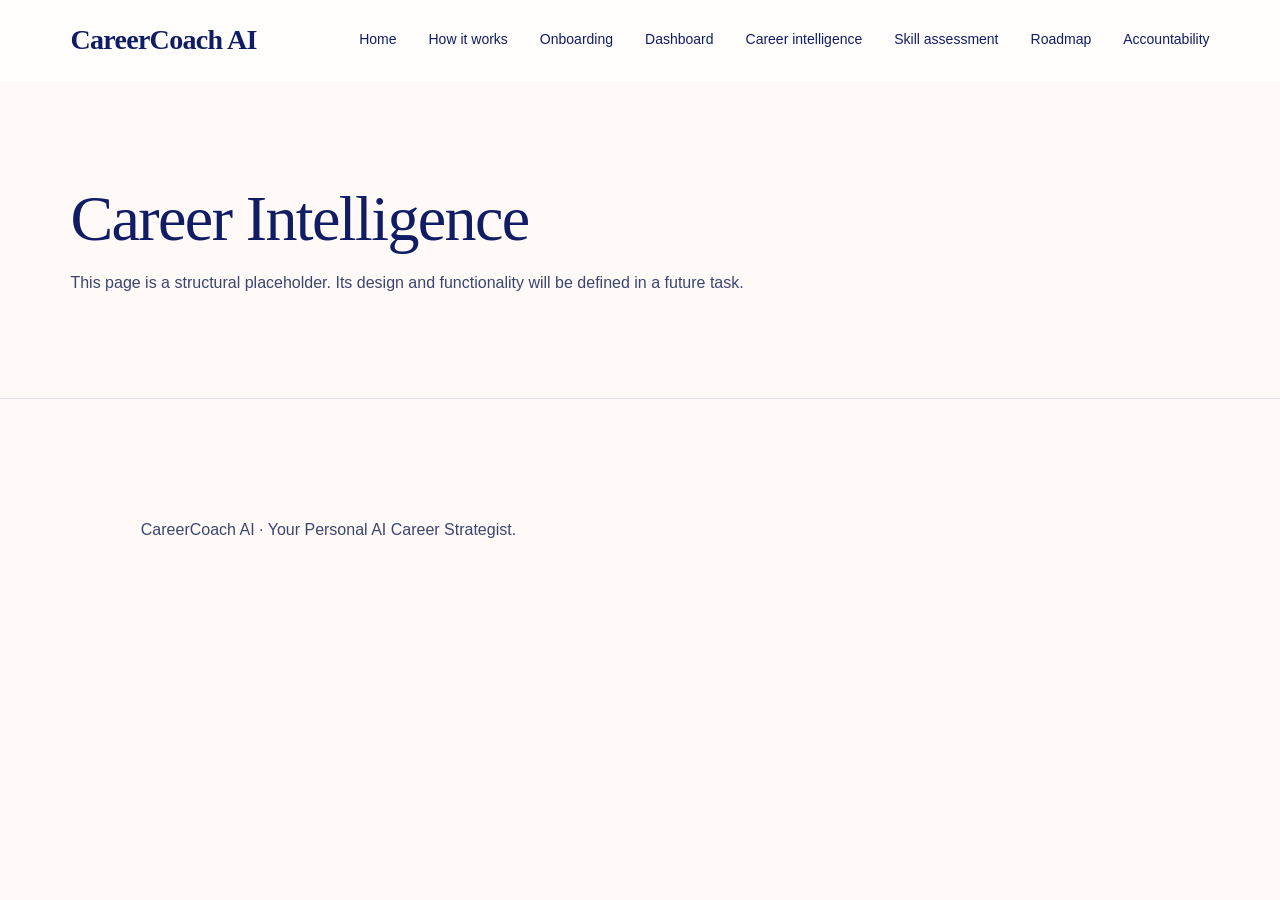
==== frontend/pages/career-intelligence.html @ 186d6073 "Initial CareerCoach AI project setup" ====
<!doctype html>
<html lang="en">
<head>
  <meta charset="utf-8">
  <meta name="viewport" content="width=device-width, initial-scale=1">
  <title>Career Intelligence | CareerCoach AI</title>
  <link rel="stylesheet" href="../css/variables.css">
  <link rel="stylesheet" href="../css/reset.css">
  <link rel="stylesheet" href="../css/typography.css">
  <link rel="stylesheet" href="../css/global.css">
  <link rel="stylesheet" href="../css/components.css">
  <link rel="stylesheet" href="../css/layout.css">
  <link rel="stylesheet" href="../css/responsive.css">
  <script type="module" src="../js/main.js"></script>
</head>
<body>
  <a class="skip-link" href="#main-content">Skip to content</a>
  <div data-site-header></div>
  <main id="main-content" class="page-container">
    <h1>Career Intelligence</h1>
    <p>This page is a structural placeholder. Its design and functionality will be defined in a future task.</p>
  </main>
  <div data-site-footer></div>
</body>
</html>
---- frontend/css/variables.css ----
/* CareerCoach AI tokens: shared palette, type, layout, surfaces, and motion. */
:root {
  color-scheme: light;

  /* Brand and semantic colors */
  --color-primary: #7028f5;
  --color-primary-hover: #5b18d4;
  --color-violet-secondary: #a34dff;
  --color-purple-deep: #4b1ca8;
  --color-text: #101d64;
  --color-text-secondary: #39466f;
  --color-text-muted: #68718f;
  --color-on-primary: #ffffff;
  --color-bg: #fff9f8;
  --color-bg-secondary: #f8f1ff;
  --color-surface: #ffffff;
  --color-surface-muted: #fcf8ff;
  --color-lavender: #ead8ff;
  --color-lavender-pale: #f5edff;
  --color-blush: #fbe5f3;
  --color-peach: #ffeadc;
  --color-ivory: #fffaf2;
  --color-border: #e6dbf2;
  --color-border-strong: #c9a8f5;
  --color-success: #287a58;
  --color-warning: #9a6413;
  --color-error: #b33d46;
  --color-info: #3268a8;

  /* System font stacks: no runtime font download required. */
  --font-display: Georgia, "Times New Roman", serif;
  --font-heading: "Segoe UI", Arial, sans-serif;
  --font-body: "Segoe UI", Arial, sans-serif;
  --weight-regular: 400;
  --weight-medium: 500;
  --weight-semibold: 600;
  --weight-bold: 700;
  --text-xs: .75rem;
  --text-sm: .875rem;
  --text-base: 1rem;
  --text-lg: 1.125rem;
  --text-xl: 1.375rem;
  --text-2xl: 1.75rem;
  --text-3xl: 2.25rem;
  --text-display: clamp(2.5rem, 5vw, 4.5rem);
  --text-label: .875rem;
  --text-meta: .75rem;
  --line-tight: 1.12;
  --line-heading: 1.2;
  --line-normal: 1.55;
  --tracking-tight: -.025em;
  --tracking-normal: 0;

  /* Spacing and responsive layout */
  --space-1: .25rem;
  --space-2: .5rem;
  --space-3: .75rem;
  --space-4: 1rem;
  --space-5: 1.25rem;
  --space-6: 1.5rem;
  --space-8: 2rem;
  --space-10: 2.5rem;
  --space-12: 3rem;
  --space-16: 4rem;
  --space-20: 5rem;
  --grid-gap: clamp(1rem, 2.5vw, 2rem);
  --section-space: clamp(3.5rem, 8vw, 7rem);
  --container-max: 82rem;
  --container-reading: 48rem;
  --page-gutter: clamp(1.25rem, 5.5vw, 5.5rem);
  --breakpoint-mobile: 30rem;
  --breakpoint-tablet: 48rem;
  --breakpoint-desktop: 64rem;
  --breakpoint-wide: 90rem;

  /* Shape, borders, elevation, glass, gradients, and focus */
  --radius-xs: .375rem;
  --radius-sm: .625rem;
  --radius-md: 1rem;
  --radius-lg: 1.5rem;
  --radius-xl: 2rem;
  --radius-pill: 999px;
  --border-width: 1px;
  --border-width-active: 2px;
  --shadow-sm: 0 4px 16px rgb(53 31 95 / 7%);
  --shadow-md: 0 14px 36px rgb(53 31 95 / 11%);
  --shadow-lg: 0 24px 64px rgb(62 27 130 / 16%);
  --glass-bg: rgb(255 255 255 / 72%);
  --glass-bg-strong: rgb(255 255 255 / 86%);
  --glass-border: rgb(255 255 255 / 78%);
  --glass-blur: 18px;
  --gradient-primary: linear-gradient(115deg, #8d23ed 0%, #7028f5 48%, #4b1ca8 100%);
  --gradient-atmosphere: linear-gradient(115deg, #fff7f5 0%, #f9efff 54%, #e8dcff 100%);
  --gradient-accent: linear-gradient(110deg, #7044ff 0%, #cf39a6 100%);
  --shadow-glow: 0 0 28px rgb(142 70 255 / 25%);
  --focus-ring: 0 0 0 3px rgb(112 40 245 / 28%);

  /* Motion */
  --transition-fast: 160ms ease;
  --transition-standard: 240ms ease;
  --transition-gentle: 360ms ease;
}
---- frontend/css/typography.css ----
body { font-family: var(--font-body); font-size: var(--text-base); font-weight: var(--weight-regular); line-height: var(--line-normal); }
h1, h2, h3, h4 { color: var(--color-text); line-height: var(--line-heading); letter-spacing: var(--tracking-tight); }
h1 { font-family: var(--font-display); font-size: var(--text-display); font-weight: var(--weight-regular); line-height: var(--line-tight); }
h2 { font-family: var(--font-display); font-size: clamp(var(--text-2xl), 3vw, var(--text-3xl)); font-weight: var(--weight-regular); }
h3 { font-family: var(--font-heading); font-size: var(--text-xl); font-weight: var(--weight-semibold); }
h4 { font-family: var(--font-heading); font-size: var(--text-lg); font-weight: var(--weight-semibold); }
p { color: var(--color-text-secondary); }
label, legend { color: var(--color-text); font-size: var(--text-label); font-weight: var(--weight-medium); }
small, .text-meta { color: var(--color-text-muted); font-size: var(--text-meta); }
---- frontend/css/global.css ----
body { min-height: 100vh; background: var(--color-bg); color: var(--color-text); }
a { color: inherit; }
:focus-visible { outline: none; box-shadow: var(--focus-ring); }
.skip-link { position: absolute; left: var(--space-4); top: -5rem; z-index: 10; padding: var(--space-3) var(--space-4); background: var(--color-surface); border-radius: var(--radius-sm); }
.skip-link:focus { top: var(--space-4); }
---- frontend/css/components.css ----
/* Shared primitives stay restrained so page compositions can follow their own approved references. */
.site-header, .site-footer { padding: var(--space-4) var(--page-gutter); }
.site-header { border-bottom: var(--border-width) solid var(--glass-border); background: var(--glass-bg); backdrop-filter: blur(var(--glass-blur)); }
.site-nav { max-width: var(--container-max); min-height: 3rem; margin-inline: auto; display: flex; align-items: center; justify-content: space-between; gap: var(--space-8); }
.site-brand { color: var(--color-text); font-family: var(--font-display); font-size: var(--text-2xl); font-weight: var(--weight-bold); letter-spacing: var(--tracking-tight); text-decoration: none; white-space: nowrap; }
.site-links { display: flex; align-items: center; justify-content: flex-end; gap: var(--space-8); flex-wrap: wrap; }
.site-links a { position: relative; padding-block: var(--space-2); color: var(--color-text); font-size: var(--text-sm); font-weight: var(--weight-medium); text-decoration: none; transition: color var(--transition-fast); }
.site-links a:hover, .site-links a[aria-current="page"] { color: var(--color-primary); }
.site-links a[aria-current="page"]::after { position: absolute; right: 0; bottom: 0; left: 0; height: var(--border-width-active); border-radius: var(--radius-pill); background: var(--color-primary); content: ""; }
.button { display: inline-flex; min-height: 2.875rem; align-items: center; justify-content: center; gap: var(--space-2); padding: var(--space-3) var(--space-6); border: var(--border-width) solid transparent; border-radius: var(--radius-pill); cursor: pointer; text-decoration: none; font-size: var(--text-base); font-weight: var(--weight-semibold); transition: color var(--transition-fast), background-color var(--transition-fast), border-color var(--transition-fast), box-shadow var(--transition-fast), transform var(--transition-fast); }
.button:hover { transform: translateY(-1px); }
.button-primary { color: var(--color-on-primary); background: var(--gradient-primary); box-shadow: var(--shadow-sm); }
.button-primary:hover { box-shadow: var(--shadow-glow); }
.button-secondary { border-color: var(--color-primary); color: var(--color-primary); background: var(--glass-bg-strong); }
.button-secondary:hover { border-color: var(--color-primary-hover); color: var(--color-primary-hover); background: var(--color-lavender-pale); }
.button:disabled, .button[aria-disabled="true"] { cursor: not-allowed; opacity: .56; transform: none; box-shadow: none; }
.input { width: 100%; min-height: 2.875rem; padding: var(--space-3) var(--space-4); border: var(--border-width) solid var(--color-border); border-radius: var(--radius-sm); background: var(--color-surface); color: var(--color-text); transition: border-color var(--transition-fast), box-shadow var(--transition-fast); }
.input::placeholder { color: var(--color-text-muted); }
.input:focus-visible { border-color: var(--color-primary); }
.card { padding: var(--space-6); border: var(--border-width) solid var(--color-border); border-radius: var(--radius-md); background: var(--color-surface); box-shadow: var(--shadow-sm); }
.surface-glass { border: var(--border-width) solid var(--glass-border); border-radius: var(--radius-lg); background: var(--glass-bg); box-shadow: var(--shadow-md); backdrop-filter: blur(var(--glass-blur)); }
---- frontend/css/layout.css ----
.page-container { width: min(100% - 2 * var(--page-gutter), var(--container-max)); margin-inline: auto; padding-block: var(--section-space); }
.page-container > * + * { margin-top: var(--space-4); }
.site-footer { border-top: var(--border-width) solid var(--color-border); }
---- frontend/css/responsive.css ----
@media (max-width: 48rem) {
  .site-nav { align-items: flex-start; flex-direction: column; }
  .site-links { gap: var(--space-3) var(--space-4); }
  .page-container { padding-block: var(--space-12); }
}
@media (max-width: 30rem) {
  .site-header { padding-block: var(--space-3); }
  .site-brand { font-size: var(--text-xl); }
  .site-links { justify-content: flex-start; gap: var(--space-2) var(--space-4); }
  .site-links a { min-height: 2.75rem; display: inline-flex; align-items: center; }
}
@media (prefers-reduced-motion: reduce) { *, *::before, *::after { scroll-behavior: auto !important; animation-duration: .01ms !important; transition-duration: .01ms !important; } }
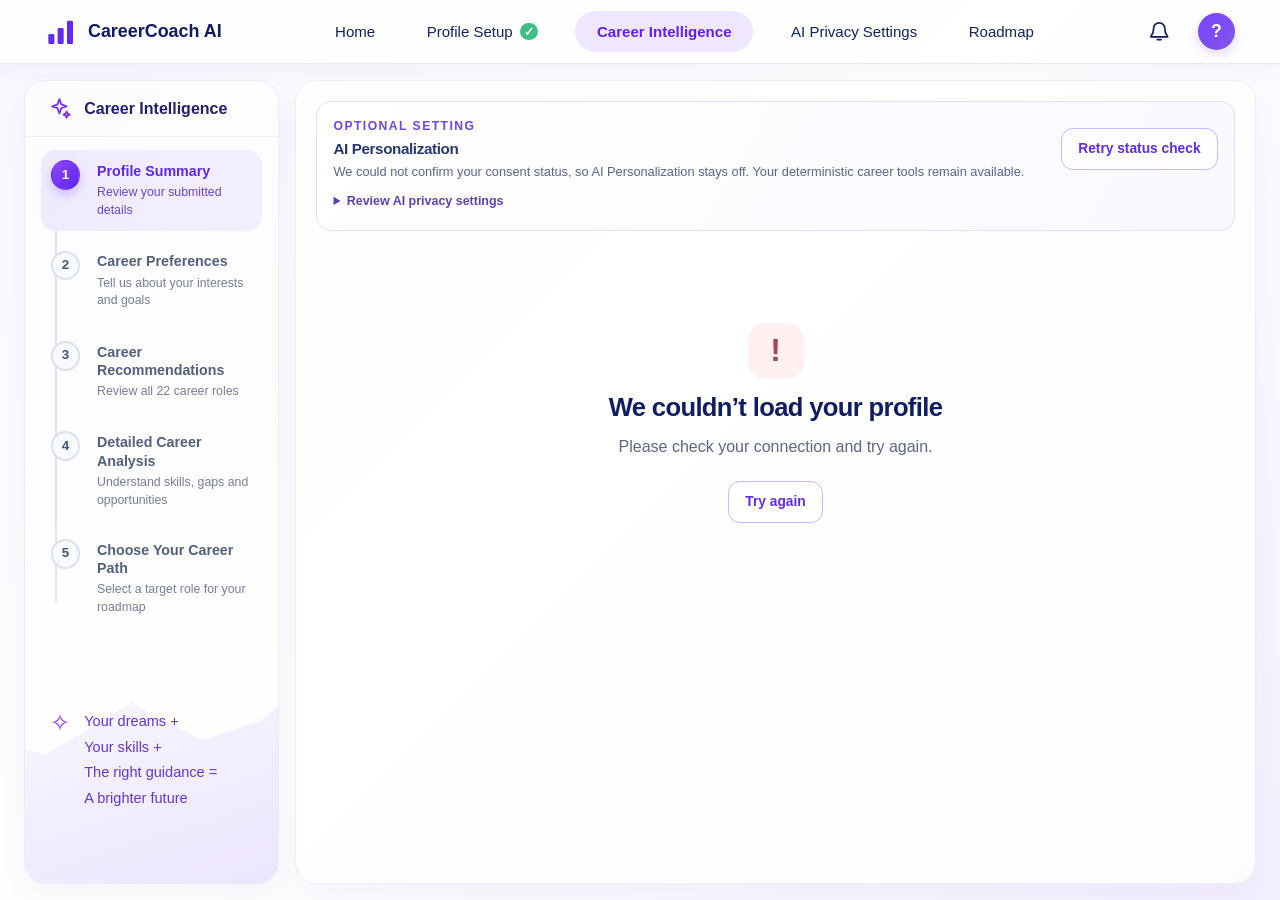
==== commit 12053f7f: "Finalize CareerCoach AI MVP" ====
--- a/frontend/pages/career-intelligence.html
+++ b/frontend/pages/career-intelligence.html
@@ -3,7 +3,9 @@
 <head>
   <meta charset="utf-8">
   <meta name="viewport" content="width=device-width, initial-scale=1">
-  <title>Career Intelligence | CareerCoach AI</title>
+  <meta name="theme-color" content="#f8f7ff">
+  <meta name="description" content="Review your saved CareerCoach AI profile before continuing to career preferences.">
+  <title>Career Intelligence — Profile Summary | CareerCoach AI</title>
   <link rel="stylesheet" href="../css/variables.css">
   <link rel="stylesheet" href="../css/reset.css">
   <link rel="stylesheet" href="../css/typography.css">
@@ -11,15 +13,336 @@
   <link rel="stylesheet" href="../css/components.css">
   <link rel="stylesheet" href="../css/layout.css">
   <link rel="stylesheet" href="../css/responsive.css">
-  <script type="module" src="../js/main.js"></script>
+  <link rel="stylesheet" href="../css/career-intelligence.css">
+  <script type="module" src="../js/pages/career-intelligence.js"></script>
 </head>
-<body>
-  <a class="skip-link" href="#main-content">Skip to content</a>
-  <div data-site-header></div>
-  <main id="main-content" class="page-container">
-    <h1>Career Intelligence</h1>
-    <p>This page is a structural placeholder. Its design and functionality will be defined in a future task.</p>
-  </main>
-  <div data-site-footer></div>
+<body class="career-summary-page">
+  <a class="ci-skip-link" href="#summary-content">Skip to profile summary</a>
+
+  <header class="ci-topbar">
+    <a class="ci-brand" href="../index.html" aria-label="CareerCoach AI home">
+      <svg viewBox="0 0 48 48" aria-hidden="true"><rect x="5" y="27" width="9" height="15" rx="2"/><rect x="19" y="18" width="9" height="24" rx="2"/><rect x="33" y="7" width="9" height="35" rx="2"/></svg>
+      <span>CareerCoach AI</span>
+    </a>
+    <nav class="ci-primary-nav" aria-label="Main navigation">
+      <a href="../index.html">Home</a>
+      <a class="ci-profile-link" href="profile.html">Profile Setup <span aria-label="completed">✓</span></a>
+      <a class="is-active" href="career-intelligence.html" aria-current="page">Career Intelligence</a>
+      <a href="#ai-privacy-settings" data-open-ai-privacy-settings>AI Privacy Settings</a>
+      <a href="roadmap.html">Roadmap</a>
+    </nav>
+    <div class="ci-account-tools">
+      <span class="ci-notification" aria-label="Notifications">
+        <svg viewBox="0 0 24 24" aria-hidden="true"><path d="M18 9a6 6 0 0 0-12 0c0 7-3 7-3 9h18c0-2-3-2-3-9M10 21h4"/></svg>
+      </span>
+      <span class="ci-user-avatar" data-user-avatar aria-label="Profile avatar">?</span>
+    </div>
+  </header>
+
+  <div class="ci-layout">
+    <aside class="ci-sidebar" aria-label="Career Intelligence progress">
+      <div class="ci-sidebar-heading">
+        <svg viewBox="0 0 24 24" aria-hidden="true"><path d="m12 3 1.8 5.2L19 10l-5.2 1.8L12 17l-1.8-5.2L5 10l5.2-1.8L12 3Z"/><path d="m19 15 .9 2.1L22 18l-2.1.9L19 21l-.9-2.1L16 18l2.1-.9L19 15Z"/></svg>
+        <h2>Career Intelligence</h2>
+      </div>
+      <ol class="ci-stepper">
+        <li class="is-current" aria-current="step" data-step="1"><span class="ci-step-number">1</span><span><strong>Profile Summary</strong><small>Review your submitted details</small></span></li>
+        <li data-step="2"><span class="ci-step-number">2</span><span><strong>Career Preferences</strong><small>Tell us about your interests and goals</small></span></li>
+        <li data-step="3"><span class="ci-step-number">3</span><span><strong>Career Recommendations</strong><small>Review all 22 career roles</small></span></li>
+        <li data-step="4"><span class="ci-step-number">4</span><span><strong>Detailed Career Analysis</strong><small>Understand skills, gaps and opportunities</small></span></li>
+        <li data-step="5"><span class="ci-step-number">5</span><span><strong>Choose Your Career Path</strong><small>Select a target role for your roadmap</small></span></li>
+      </ol>
+      <div class="ci-sidebar-motto"><span aria-hidden="true">✧</span><p>Your dreams +<br>Your skills +<br>The right guidance =<br>A brighter future</p></div>
+    </aside>
+
+    <main id="summary-content" class="ci-main">
+      <section class="ci-ai-privacy" data-ai-privacy aria-labelledby="ai-privacy-heading">
+        <div class="ci-ai-privacy-status">
+          <div>
+            <p class="ci-preferences-kicker">OPTIONAL SETTING</p>
+            <h2 id="ai-privacy-heading">AI Personalization</h2>
+            <p data-ai-consent-status role="status" aria-live="polite">Checking your AI privacy settings…</p>
+          </div>
+          <button class="ci-button ci-button-secondary ci-ai-consent-retry" type="button" data-ai-consent-retry hidden>Retry status check</button>
+        </div>
+        <details class="ci-ai-privacy-details" id="ai-privacy-settings" data-ai-privacy-details>
+          <summary>Review AI privacy settings</summary>
+          <div class="ci-ai-privacy-content">
+            <p>AI Personalization is optional. If you enable it, selected role-related information from your profile may be sent to Google Gemini to create personalized career explanations. If Gemini is unavailable, the same selected information may be sent to Groq.</p>
+            <p>Names, email addresses, school and employer names, raw project descriptions, raw responsibilities, and achievements are excluded.</p>
+            <p>AI personalization may add explanations to your three deterministic top career matches. It does not calculate or change scores or ranking. Your deterministic recommendations, detailed analysis, and roadmap remain available if you continue without AI.</p>
+            <p class="ci-ai-privacy-feedback" data-ai-consent-feedback role="status" aria-live="polite" hidden></p>
+            <div class="ci-ai-privacy-actions" data-ai-consent-unset-actions hidden>
+              <button class="ci-button ci-button-primary" type="button" data-ai-consent-grant>Enable AI Personalization</button>
+              <button class="ci-button ci-button-secondary" type="button" data-ai-consent-decline>Continue Without AI</button>
+            </div>
+            <div class="ci-ai-privacy-actions" data-ai-consent-disabled-actions hidden>
+              <button class="ci-button ci-button-primary" type="button" data-ai-consent-enable>Enable AI Personalization</button>
+            </div>
+            <div class="ci-ai-privacy-actions" data-ai-consent-granted-actions hidden>
+              <button class="ci-button ci-button-secondary" type="button" data-ai-consent-withdraw>Withdraw AI Personalization Permission</button>
+            </div>
+          </div>
+        </details>
+      </section>
+      <section class="ci-loading" data-loading role="status">Loading your saved profile…</section>
+      <section class="ci-state-panel" data-empty hidden aria-labelledby="empty-title">
+        <span class="ci-state-icon" aria-hidden="true">✧</span>
+        <h1 id="empty-title">Profile Setup is not complete yet</h1>
+        <p>Complete your profile to see your Career Intelligence summary.</p>
+        <a class="ci-button ci-button-primary" href="profile.html">Return to Profile Setup</a>
+      </section>
+      <section class="ci-state-panel ci-error-panel" data-error hidden aria-labelledby="error-title">
+        <span class="ci-state-icon" aria-hidden="true">!</span>
+        <h1 id="error-title">We couldn’t load your profile</h1>
+        <p data-error-message>Please check your connection and try again.</p>
+        <button class="ci-button ci-button-secondary" type="button" data-retry>Try again</button>
+      </section>
+
+      <div class="ci-dashboard" data-dashboard hidden>
+        <div data-profile-summary-screen>
+        <header class="ci-page-heading">
+          <div class="ci-heading-icon" aria-hidden="true"><svg viewBox="0 0 48 48"><circle cx="24" cy="15" r="8"/><path d="M8 41v-5c0-7 7-11 16-11s16 4 16 11v5H8Z"/></svg></div>
+          <div class="ci-heading-copy"><h1>Your Profile Summary</h1><p>Here's a complete overview of the information you've shared. You can edit your details if needed before we analyse your career path.</p></div>
+          <a class="ci-button ci-button-secondary ci-edit-button" href="profile.html"><svg viewBox="0 0 24 24" aria-hidden="true"><path d="m4 16.5-.8 4.3 4.3-.8L20 7.5 16.5 4 4 16.5Z"/><path d="m14.8 5.7 3.5 3.5"/></svg>Edit Profile</a>
+        </header>
+
+        <section class="ci-overview" aria-label="Profile overview">
+          <div class="ci-overview-person"><span class="ci-large-avatar" data-overview-avatar>?</span><div><h2 data-full-name></h2><p data-degree-summary></p></div></div>
+          <div class="ci-overview-stat"><span class="ci-stat-icon" aria-hidden="true"><svg viewBox="0 0 24 24"><path d="m2 8 10-5 10 5-10 5L2 8Z"/><path d="M6 10v6c3 3 9 3 12 0v-6M22 8v7"/></svg></span><span><strong>Education</strong><small data-education-count></small></span></div>
+          <div class="ci-overview-stat"><span class="ci-stat-icon" aria-hidden="true"><svg viewBox="0 0 24 24"><rect x="3" y="7" width="18" height="14" rx="2"/><path d="M8 7V4h8v3M3 12h18m-11 0v2h4v-2"/></svg></span><span><strong>Experience</strong><small data-experience-count></small></span></div>
+          <div class="ci-overview-stat"><span class="ci-stat-icon" aria-hidden="true"><svg viewBox="0 0 24 24"><path d="m8 5-6 7 6 7m8-14 6 7-6 7m-3-16-2 18"/></svg></span><span><strong>Skills</strong><small data-skill-count></small></span></div>
+          <div class="ci-overview-stat"><span class="ci-stat-icon" aria-hidden="true"><svg viewBox="0 0 24 24"><rect x="5" y="4" width="14" height="17" rx="2"/><path d="M9 4V2h6v2M9 9h6m-6 4h6m-6 4h4"/></svg></span><span><strong>Projects</strong><small data-project-count></small></span></div>
+        </section>
+
+        <section class="ci-card-grid" aria-label="Profile details">
+          <article class="ci-card" data-card="education">
+            <header class="ci-card-heading"><span class="ci-card-icon"><svg viewBox="0 0 24 24"><path d="m2 8 10-5 10 5-10 5L2 8Z"/><path d="M6 10v6c3 3 9 3 12 0v-6M22 8v7"/></svg></span><h2>Education</h2><button class="ci-text-button" type="button" data-toggle="education" aria-expanded="false">View Details</button></header>
+            <div class="ci-card-body" data-education-list></div>
+          </article>
+
+          <article class="ci-card" data-card="skills">
+            <header class="ci-card-heading"><span class="ci-card-icon"><svg viewBox="0 0 24 24"><path d="m8 5-6 7 6 7m8-14 6 7-6 7m-3-16-2 18"/></svg></span><h2>Skills</h2><button class="ci-text-button" type="button" data-toggle="skills" aria-expanded="false">View All</button></header>
+            <div class="ci-chip-list" data-skills-list></div>
+          </article>
+
+          <article class="ci-card" data-card="experience">
+            <header class="ci-card-heading"><span class="ci-card-icon"><svg viewBox="0 0 24 24"><rect x="3" y="7" width="18" height="14" rx="2"/><path d="M8 7V4h8v3M3 12h18m-11 0v2h4v-2"/></svg></span><h2>Experience / Internships</h2><button class="ci-text-button" type="button" data-toggle="experience" aria-expanded="false">View Details ›</button></header>
+            <div class="ci-card-body" data-experience-list></div>
+          </article>
+
+          <article class="ci-card" data-card="projects">
+            <header class="ci-card-heading"><span class="ci-card-icon"><svg viewBox="0 0 24 24"><rect x="5" y="4" width="14" height="17" rx="2"/><path d="M9 4V2h6v2M9 9h6m-6 4h6m-6 4h4"/></svg></span><h2>Projects</h2><button class="ci-text-button" type="button" data-toggle="projects" aria-expanded="false">View All</button></header>
+            <ul class="ci-bullet-list" data-project-list></ul>
+          </article>
+
+          <article class="ci-card" data-card="certifications">
+            <header class="ci-card-heading"><span class="ci-card-icon ci-cert-icon"><svg viewBox="0 0 24 24"><circle cx="12" cy="8" r="6"/><path d="m8 13-2 9 6-3 6 3-2-9m-4-8 1 2 2 .3-1.5 1.5.4 2.2L12 10l-1.9 1 .4-2.2L9 7.3 11 7l1-2Z"/></svg></span><h2>Certifications</h2><button class="ci-text-button" type="button" data-toggle="certifications" aria-expanded="false">View Details ›</button></header>
+            <ul class="ci-bullet-list ci-cert-list" data-certification-list></ul>
+          </article>
+
+          <article class="ci-card" data-card="additional">
+            <header class="ci-card-heading"><span class="ci-card-icon"><svg viewBox="0 0 24 24"><rect x="3" y="3" width="18" height="18" rx="2"/><path d="M8 8h8m-8 4h8m-8 4h5"/></svg></span><h2>Additional Details</h2><span class="ci-heading-spacer"></span></header>
+            <ul class="ci-bullet-list" data-additional-list></ul>
+          </article>
+        </section>
+
+        <section class="ci-continuation" aria-label="Continue to career preferences">
+          <span class="ci-info-icon" aria-hidden="true">i</span>
+          <div class="ci-continuation-copy"><strong>Looks good? Let's move to the next step!</strong><p>Share your career preferences so we can find the best matches for you.</p><p class="ci-pending-message" data-next-step-message hidden>Career Preferences will be available in a later step.</p></div>
+          <button class="ci-button ci-button-primary ci-continue-button" type="button" data-continue>Continue to Career Preferences <span aria-hidden="true">→</span></button>
+        </section>
+        </div>
+
+        <section class="ci-preferences-screen" data-preferences-screen hidden aria-labelledby="preferences-title">
+          <header class="ci-preferences-heading">
+            <div>
+              <p class="ci-preferences-kicker">STEP 2 OF 5</p>
+              <h1 id="preferences-title" tabindex="-1">Let's Understand Your Career Preferences</h1>
+              <p>Tell us what interests you, what you enjoy doing and what you want to achieve. We'll use your answers alongside your profile to explore suitable career paths.</p>
+            </div>
+          </header>
+
+          <form class="ci-preferences-form" data-preferences-form novalidate>
+            <fieldset class="ci-preference-question" data-question="career_interest">
+              <legend><span class="ci-question-number">1</span><span><strong>Which career area interests you the most?</strong><small>Choose the field you would most like to explore.</small></span></legend>
+              <label class="ci-select-label" for="career-interest">Career interest</label>
+              <select class="ci-select" id="career-interest" name="career_interest" required>
+                <option value="" selected disabled>Select your career interest</option>
+                <option>Software Development</option>
+                <option>Artificial Intelligence &amp; Machine Learning</option>
+                <option>Data Science &amp; Analytics</option>
+                <option>Cloud Computing &amp; DevOps</option>
+                <option>Cybersecurity</option>
+                <option>IT Infrastructure &amp; Networking</option>
+                <option>Software Testing &amp; Quality Assurance</option>
+                <option>UI/UX &amp; Product Design</option>
+                <option>Product &amp; Project Management</option>
+                <option>Business &amp; Technology Consulting</option>
+                <option>Not Sure Yet</option>
+              </select>
+            </fieldset>
+
+            <fieldset class="ci-preference-question" data-question="preferred_work_activity">
+              <legend><span class="ci-question-number">2</span><span><strong>What type of work do you enjoy doing?</strong><small>Choose the activities that interest you.</small></span></legend>
+              <label class="ci-select-label" for="preferred-work-activity">Preferred work activity</label>
+              <select class="ci-select" id="preferred-work-activity" name="preferred_work_activity" required>
+                <option value="" selected disabled>Select your preferred work activity</option>
+                <option>Building applications and software</option>
+                <option>Solving technical problems</option>
+                <option>Working with data</option>
+                <option>Working with AI and automation</option>
+                <option>Designing user experiences</option>
+                <option>Managing cloud infrastructure</option>
+                <option>Testing software and ensuring quality</option>
+                <option>Planning and coordinating projects</option>
+                <option>Researching and exploring new technologies</option>
+                <option>Communicating with clients and teams</option>
+                <option>Not Sure Yet</option>
+              </select>
+            </fieldset>
+
+            <fieldset class="ci-preference-question" data-question="career_goal">
+              <legend><span class="ci-question-number">3</span><span><strong>What is your primary career goal?</strong><small>Tell us what you want to achieve next.</small></span></legend>
+              <label class="ci-select-label" for="career-goal">Career goal</label>
+              <select class="ci-select" id="career-goal" name="career_goal" required>
+                <option value="" selected disabled>Select your career goal</option>
+                <option>Get my first job</option>
+                <option>Secure an internship</option>
+                <option>Prepare for campus placements</option>
+                <option>Transition to a different career</option>
+                <option>Grow in my current career</option>
+                <option>Specialise in a particular technology</option>
+                <option>Move into a leadership role</option>
+                <option>Explore suitable career options</option>
+                <option>Return to the workforce</option>
+              </select>
+            </fieldset>
+
+            <fieldset class="ci-preference-question" data-question="career_priority">
+              <legend><span class="ci-question-number">4</span><span><strong>What matters most to you in your future career?</strong><small>Choose the priority that matters most to you.</small></span></legend>
+              <label class="ci-select-label" for="career-priority">Career priority</label>
+              <select class="ci-select" id="career-priority" name="career_priority" required>
+                <option value="" selected disabled>Select your career priority</option>
+                <option>Continuous learning and growth</option>
+                <option>Career stability and job security</option>
+                <option>Work-life balance</option>
+                <option>Innovation and creativity</option>
+                <option>Independence and flexibility</option>
+                <option>Leadership and recognition</option>
+                <option>Meaningful impact</option>
+                <option>Competitive compensation</option>
+                <option>Collaboration and teamwork</option>
+                <option>Not Sure Yet</option>
+              </select>
+            </fieldset>
+
+            <p class="ci-preferences-validation" data-preferences-validation role="alert" aria-live="polite" hidden></p>
+            <section class="ci-continuation ci-preferences-continuation" aria-label="Continue to career recommendations">
+              <span class="ci-info-icon" aria-hidden="true">i</span>
+              <div class="ci-continuation-copy"><strong>Ready to discover your career matches?</strong><p>Your profile and these preferences will be used to generate your career recommendations.</p><p class="ci-pending-message" data-preferences-note role="status" aria-live="polite" hidden></p></div>
+              <button class="ci-button ci-button-primary ci-continue-button" type="submit">Analyse My Career Profile <span aria-hidden="true">→</span></button>
+            </section>
+          </form>
+        </section>
+
+        <section class="ci-recommendations-screen" data-recommendations-screen hidden aria-labelledby="recommendations-title">
+          <header class="ci-recommendations-heading">
+            <p class="ci-preferences-kicker">STEP 3 OF 5</p>
+            <h1 id="recommendations-title" tabindex="-1">Your Career Recommendations</h1>
+            <p>Based on the information you shared, here are your top career matches and other options to explore.</p>
+          </header>
+
+          <section class="ci-match-intro" aria-label="Career matches introduction">
+            <span class="ci-match-intro-icon" aria-hidden="true"><svg viewBox="0 0 24 24"><circle cx="10.5" cy="13.5" r="7.5"/><circle cx="10.5" cy="13.5" r="3.5"/><path d="m13 11 8-8m-5 0h5v5"/></svg></span>
+            <div><h2>Career Matches</h2><p>Your strongest matches appear first. Explore other career options below.</p></div>
+            <button class="ci-text-button ci-results-edit-preferences" type="button" data-return-preferences disabled>Review Career Preferences</button>
+          </section>
+
+          <p class="ci-score-disclaimer">These matches are based on your profile and preferences and are not a guarantee of employment.</p>
+
+          <section class="ci-contextual-preferences" data-contextual-preferences hidden aria-labelledby="contextual-preferences-title">
+            <h2 id="contextual-preferences-title">Your career context</h2>
+            <dl>
+              <div><dt>Career Goal</dt><dd data-contextual-career-goal>Not provided</dd></div>
+              <div><dt>Career Priority</dt><dd data-contextual-career-priority>Not provided</dd></div>
+            </dl>
+          </section>
+
+          <section class="ci-recommendations-loading" data-recommendations-loading role="status" aria-live="polite" hidden>
+            <span class="ci-loading-indicator" aria-hidden="true"></span>
+            <p>Calculating your recommendations…</p>
+          </section>
+
+          <section class="ci-recommendation-unavailable" data-recommendations-error aria-labelledby="recommendations-error-title" role="alert" hidden>
+            <span class="ci-unavailable-icon" aria-hidden="true">i</span>
+            <div>
+              <h2 id="recommendations-error-title">We couldn’t load your career recommendations</h2>
+              <p data-recommendations-error-message>Please try again.</p>
+              <a class="ci-text-button ci-recommendation-error-link" data-recommendations-error-link href="login.html" hidden>Sign in</a>
+              <a class="ci-text-button ci-recommendation-error-link" data-recommendations-profile-link href="profile.html" hidden>Return to Profile Setup</a>
+              <button class="ci-text-button ci-recommendations-retry" type="button" data-retry-recommendations>Try again</button>
+              <button class="ci-text-button ci-return-preferences" type="button" data-return-preferences>Review Career Preferences</button>
+            </div>
+          </section>
+
+          <section class="ci-recommendations-empty" data-recommendations-empty role="status" hidden>
+            <h2>No career role results were returned</h2>
+            <p>Review your selections and submit again.</p>
+            <button class="ci-text-button ci-return-preferences" type="button" data-return-preferences>Review Career Preferences</button>
+          </section>
+
+          <p class="ci-results-status" data-recommendations-status role="status" aria-live="polite" hidden></p>
+          <section class="ci-top-recommendations" data-top-recommendations hidden aria-labelledby="top-recommendations-title" aria-live="off">
+              <h2 id="top-recommendations-title">Your Top Career Matches</h2>
+            <p class="ci-top-ranking-message" data-top-ranking-message role="status" aria-live="polite" hidden></p>
+            <div class="ci-role-results" data-top-recommendation-results></div>
+          </section>
+          <section class="ci-recommendations-empty" data-no-eligible-recommendations role="status" hidden>
+            <h2>No eligible recommendations were returned</h2>
+            <p>Your full set of evaluated career roles is still available below.</p>
+          </section>
+          <details class="ci-all-evaluated" data-all-evaluated hidden>
+            <summary>Explore Other Careers</summary>
+            <p class="ci-all-evaluated-intro">Browse the other careers evaluated for your profile.</p>
+            <div class="ci-evaluated-role-list" data-all-evaluated-roles></div>
+          </details>
+
+          <section class="ci-continuation ci-recommendations-continuation" aria-label="Continue to detailed career analysis">
+            <span class="ci-info-icon" aria-hidden="true">i</span>
+            <div class="ci-continuation-copy"><strong>What's next?</strong><p>Choose a career that interests you to learn more about the role.</p><p class="ci-pending-message" data-analysis-unavailable role="status" aria-live="polite" hidden></p></div>
+            <button class="ci-button ci-button-primary ci-continue-button" type="button" data-continue-analysis>Continue to Detailed Career Analysis <span aria-hidden="true">→</span></button>
+          </section>
+        </section>
+
+        <section class="ci-analysis-screen" data-analysis-screen hidden aria-labelledby="analysis-title">
+          <header class="ci-analysis-heading">
+            <p class="ci-preferences-kicker">STEP 4 OF 5</p>
+            <h1 id="analysis-title" tabindex="-1">Detailed Career Analysis</h1>
+            <p data-analysis-selected-role aria-live="polite">Select a career role to review its analysis.</p>
+          </header>
+
+          <div class="ci-analysis-actions">
+            <button class="ci-button ci-button-secondary" type="button" data-back-recommendations>Back to Career Recommendations</button>
+          </div>
+
+          <section class="ci-analysis-loading" data-analysis-loading role="status" aria-live="polite" hidden>
+            <span class="ci-loading-indicator" aria-hidden="true"></span>
+            <p>Preparing the detailed career analysis…</p>
+          </section>
+
+          <section class="ci-analysis-error" data-analysis-error role="alert" aria-labelledby="analysis-error-title" hidden>
+            <h2 id="analysis-error-title">We couldn’t load this career analysis</h2>
+            <p data-analysis-error-message>Please try again.</p>
+            <a class="ci-text-button" data-analysis-sign-in href="login.html" hidden>Sign in</a>
+            <a class="ci-text-button" data-analysis-profile-link href="profile.html" hidden>Return to Profile Setup</a>
+            <button class="ci-text-button" type="button" data-retry-analysis>Retry analysis</button>
+          </section>
+
+          <div class="ci-analysis-results" data-analysis-results aria-live="off"></div>
+        </section>
+      </div>
+    </main>
+  </div>
 </body>
 </html>
--- a/frontend/css/components.css
+++ b/frontend/css/components.css
@@ -2,7 +2,8 @@
 .site-header, .site-footer { padding: var(--space-4) var(--page-gutter); }
 .site-header { border-bottom: var(--border-width) solid var(--glass-border); background: var(--glass-bg); backdrop-filter: blur(var(--glass-blur)); }
 .site-nav { max-width: var(--container-max); min-height: 3rem; margin-inline: auto; display: flex; align-items: center; justify-content: space-between; gap: var(--space-8); }
-.site-brand { color: var(--color-text); font-family: var(--font-display); font-size: var(--text-2xl); font-weight: var(--weight-bold); letter-spacing: var(--tracking-tight); text-decoration: none; white-space: nowrap; }
+.site-brand { display: inline-flex; align-items: center; gap: .45rem; color: var(--color-text); font-family: var(--font-display); font-size: var(--text-2xl); font-weight: var(--weight-bold); letter-spacing: var(--tracking-tight); text-decoration: none; white-space: nowrap; }
+.site-brand-mark { display: block; width: 1.65rem; height: auto; flex: 0 0 auto; }
 .site-links { display: flex; align-items: center; justify-content: flex-end; gap: var(--space-8); flex-wrap: wrap; }
 .site-links a { position: relative; padding-block: var(--space-2); color: var(--color-text); font-size: var(--text-sm); font-weight: var(--weight-medium); text-decoration: none; transition: color var(--transition-fast); }
 .site-links a:hover, .site-links a[aria-current="page"] { color: var(--color-primary); }
--- a/frontend/css/career-intelligence.css
+++ b/frontend/css/career-intelligence.css
@@ -0,0 +1,414 @@
+.career-summary-page {
+  min-height: 100vh;
+  background: linear-gradient(135deg, #f8f7ff 0%, #fff 48%, #f4efff 100%);
+  color: var(--color-text);
+}
+
+.career-summary-page [hidden] { display: none !important; }
+.ci-skip-link { position: absolute; z-index: 20; top: -4rem; left: 1rem; padding: .7rem 1rem; border-radius: .7rem; background: white; color: var(--color-text); }
+.ci-skip-link:focus { top: .5rem; }
+
+.ci-topbar {
+  min-height: 4rem;
+  display: grid;
+  grid-template-columns: auto minmax(0, 1fr) auto;
+  align-items: center;
+  gap: clamp(1rem, 3vw, 3rem);
+  padding: .45rem clamp(1.25rem, 3.5vw, 3.4rem);
+  background: rgb(255 255 255 / 70%);
+  border-bottom: 1px solid rgb(225 218 246 / 65%);
+  box-shadow: 0 5px 22px rgb(61 45 125 / 5%);
+}
+.ci-brand { display: inline-flex; align-items: center; gap: .7rem; color: var(--color-text); font-size: 1.12rem; font-weight: 700; text-decoration: none; white-space: nowrap; }
+.ci-brand svg { width: 2rem; height: 2rem; }
+.ci-brand svg rect { fill: #6429f5; }
+.ci-primary-nav { display: flex; align-items: center; justify-content: center; gap: clamp(.35rem, 1.9vw, 2rem); min-width: 0; }
+.ci-primary-nav a { display: inline-flex; align-items: center; gap: .45rem; padding: .55rem .85rem; border-radius: 999px; color: #12245f; font-size: .94rem; text-decoration: none; white-space: nowrap; transition: background var(--transition-fast), color var(--transition-fast); }
+.ci-primary-nav a:hover { background: #f0eaff; color: var(--color-primary); }
+.ci-primary-nav .ci-profile-link span { display: grid; width: 1.1rem; height: 1.1rem; place-items: center; border-radius: 50%; background: #42bd83; color: white; font-size: .75rem; font-weight: 700; }
+.ci-primary-nav a.is-active { padding-inline: 1.35rem; background: #eee7ff; color: #641dff; font-weight: 700; }
+.ci-account-tools { display: flex; align-items: center; gap: 1.65rem; }
+.ci-notification { width: 1.5rem; height: 1.5rem; display: grid; place-items: center; color: #111c5d; }
+.ci-notification svg { width: 1.4rem; fill: none; stroke: currentColor; stroke-width: 1.8; stroke-linecap: round; stroke-linejoin: round; }
+.ci-user-avatar, .ci-large-avatar { display: grid; place-items: center; flex: 0 0 auto; border-radius: 50%; background: linear-gradient(135deg, #7945ff, #8157e8); color: white; font-weight: 600; }
+.ci-user-avatar { width: 2.35rem; height: 2.35rem; font-size: 1.1rem; box-shadow: 0 4px 12px rgb(112 40 245 / 18%); }
+
+.ci-layout { display: grid; grid-template-columns: minmax(255px, 19vw) minmax(0, 1fr); gap: 1rem; width: min(100% - 3rem, 102rem); margin: 1rem auto 2rem; align-items: stretch; }
+.ci-sidebar { position: relative; isolation: isolate; display: flex; flex-direction: column; min-height: calc(100vh - 6rem); overflow: hidden; border: 1px solid #eeeafd; border-radius: 1.35rem; background: rgb(255 255 255 / 63%); box-shadow: 0 12px 28px rgb(70 50 130 / 5%); }
+.ci-sidebar::before { position: absolute; z-index: -1; right: -16%; bottom: -3.5rem; left: -16%; height: 18rem; content: ""; background: linear-gradient(160deg, rgb(235 230 255 / 18%), rgb(210 192 255 / 48%)); clip-path: polygon(0 30%, 18% 36%, 44% 18%, 65% 31%, 83% 24%, 100% 7%, 100% 100%, 0 100%); }
+.ci-sidebar-heading { display: flex; align-items: center; gap: .75rem; min-height: 3.5rem; padding: .9rem 1.4rem; border-bottom: 1px solid #f0edfa; }
+.ci-sidebar-heading svg { width: 1.55rem; fill: none; stroke: #7b34ff; stroke-width: 1.8; stroke-linejoin: round; }
+.ci-sidebar-heading h2 { margin: 0; color: #24206e; font: 700 1rem/1.25 var(--font-heading); letter-spacing: 0; }
+.ci-stepper { position: relative; display: grid; gap: .55rem; margin: .8rem 1rem 1rem; padding: 0; list-style: none; }
+.ci-stepper::before { position: absolute; top: 1.4rem; bottom: 1.55rem; left: .9rem; width: 2px; content: ""; background: #e0e3f1; }
+.ci-stepper li { position: relative; display: grid; grid-template-columns: 2.15rem minmax(0, 1fr); align-items: start; gap: .75rem; min-height: 5.1rem; padding: .65rem .6rem; border-radius: .9rem; color: #536080; }
+.ci-stepper li.is-current { background: linear-gradient(110deg, #f0eaff, #f4efff); color: #5e27ec; }
+.ci-stepper li.is-complete .ci-step-number { border-color: #c7ead9; background: #eaf8f1; color: #258b61; }
+.ci-step-number { z-index: 1; display: grid; width: 1.85rem; height: 1.85rem; place-items: center; border: 2px solid #dce1ee; border-radius: 50%; background: #f9faff; color: #44557e; font-size: .84rem; font-weight: 700; }
+.ci-stepper li.is-current .ci-step-number { border-color: transparent; background: linear-gradient(135deg, #8d48ff, #5e25ef); color: #fff; box-shadow: 0 5px 10px rgb(92 41 227 / 22%); }
+.ci-stepper li strong { display: block; margin-top: .12rem; color: inherit; font-size: .89rem; font-weight: 700; line-height: 1.3; }
+.ci-stepper li small { display: block; max-width: 12rem; margin-top: .22rem; color: #777e9e; font-size: .77rem; line-height: 1.45; }
+.ci-stepper li.is-current small { color: #6b45ce; }
+.ci-sidebar-motto { display: flex; gap: .9rem; margin: auto 1.55rem 4.5rem; color: #8d42fa; }
+.ci-sidebar-motto > span { font-size: 1.5rem; line-height: 1.2; }
+.ci-sidebar-motto p { margin: 0; color: #6736d2; font-size: .91rem; line-height: 1.75; }
+
+.ci-main { min-width: 0; min-height: calc(100vh - 6rem); padding: clamp(1.1rem, 1.6vw, 1.55rem); border: 1px solid #f0edfb; border-radius: 1.35rem; background: rgb(255 255 255 / 78%); box-shadow: 0 12px 30px rgb(70 50 130 / 5%); }
+.ci-loading, .ci-state-panel { display: grid; min-height: 22rem; align-content: center; justify-items: center; gap: .8rem; padding: 2rem; text-align: center; }
+.ci-loading { color: #584994; }
+.ci-state-panel h1 { margin: 0; font: 700 clamp(1.5rem, 2vw, 2rem)/1.2 var(--font-heading); letter-spacing: -.025em; }
+.ci-state-panel p { max-width: 34rem; margin: 0 0 .5rem; color: #5c6687; }
+.ci-state-icon { display: grid; width: 3.5rem; height: 3.5rem; place-items: center; border-radius: 1.1rem; background: #f0eaff; color: #7136ff; font-size: 2rem; font-weight: 700; }
+.ci-error-panel .ci-state-icon { color: #a64558; background: #fff0f1; }
+
+.ci-page-heading { display: grid; grid-template-columns: 5rem minmax(0, 1fr) auto; align-items: center; gap: 1.25rem; margin-bottom: 1.15rem; }
+.ci-heading-icon { display: grid; width: 5rem; height: 5rem; place-items: center; border-radius: 1rem; background: linear-gradient(145deg, #ede5ff, #f4f0ff); }
+.ci-heading-icon svg { width: 3rem; fill: none; stroke: #6931f4; stroke-width: 2.5; stroke-linecap: round; stroke-linejoin: round; }
+.ci-heading-copy h1 { margin: 0 0 .3rem; color: #122b72; font: 700 clamp(1.45rem, 2vw, 1.85rem)/1.2 var(--font-heading); letter-spacing: -.025em; }
+.ci-heading-copy p { max-width: 47rem; margin: 0; color: #59668d; font-size: .94rem; line-height: 1.5; }
+.ci-button { display: inline-flex; align-items: center; justify-content: center; gap: .55rem; min-height: 2.65rem; padding: .55rem 1rem; border: 1px solid transparent; border-radius: .75rem; font: 600 .86rem/1.2 var(--font-heading); text-align: center; text-decoration: none; cursor: pointer; transition: transform var(--transition-fast), box-shadow var(--transition-fast), background var(--transition-fast); }
+.ci-button:hover { transform: translateY(-1px); }
+.ci-button:focus-visible, .ci-text-button:focus-visible, .ci-primary-nav a:focus-visible { outline: 3px solid rgb(112 40 245 / 32%); outline-offset: 2px; }
+.ci-button-secondary { border-color: #cbb8ff; background: rgb(255 255 255 / 80%); color: #6429ed; }
+.ci-button-secondary:hover { background: #f4efff; }
+.ci-button-secondary svg { width: 1.1rem; fill: none; stroke: currentColor; stroke-width: 1.8; stroke-linecap: round; stroke-linejoin: round; }
+.ci-overview { display: grid; grid-template-columns: minmax(18rem, 1.8fr) repeat(4, minmax(6.2rem, 1fr)); align-items: center; gap: .8rem; min-height: 6.6rem; margin-bottom: 1.2rem; padding: 1rem 1.15rem; border: 1px solid #f1edfc; border-radius: 1rem; background: linear-gradient(100deg, #f5f1ff, #f9f7ff); }
+.ci-overview-person { display: flex; align-items: center; gap: 1rem; min-width: 0; }
+.ci-large-avatar { width: 4.4rem; height: 4.4rem; font-size: 1.8rem; box-shadow: 0 8px 18px rgb(93 43 209 / 18%); }
+.ci-overview-person h2 { overflow-wrap: anywhere; margin: 0 0 .23rem; color: #132966; font: 700 1.1rem/1.3 var(--font-heading); letter-spacing: -.015em; }
+.ci-overview-person p { margin: 0; color: #334e89; font-size: .88rem; line-height: 1.4; }
+.ci-overview-stat { display: flex; align-items: center; gap: .65rem; min-width: 0; }
+.ci-stat-icon { display: grid; width: 2.6rem; height: 2.6rem; flex: 0 0 auto; place-items: center; border-radius: 50%; background: white; color: #7127f8; }
+.ci-stat-icon svg { width: 1.35rem; fill: none; stroke: currentColor; stroke-width: 2; stroke-linecap: round; stroke-linejoin: round; }
+.ci-overview-stat strong, .ci-overview-stat small { display: block; }
+.ci-overview-stat strong { color: #4d5c84; font-size: .82rem; font-weight: 600; }
+.ci-overview-stat small { margin-top: .18rem; color: #627092; font-size: .78rem; line-height: 1.3; }
+
+.ci-card-grid { display: grid; grid-template-columns: repeat(2, minmax(0, 1fr)); align-items: start; gap: 1rem 1.15rem; }
+.ci-card { min-width: 0; padding: 1rem 1.15rem 1.05rem; border: 1px solid #e9eafa; border-radius: 1rem; background: rgb(255 255 255 / 88%); box-shadow: 0 5px 14px rgb(54 48 110 / 4%); }
+.ci-card-heading { display: flex; align-items: center; gap: .8rem; min-height: 1.8rem; margin-bottom: .6rem; }
+.ci-card-icon { display: grid; width: 2.4rem; height: 2rem; flex: 0 0 auto; place-items: center; color: #7034ff; }
+.ci-card-icon svg { width: 1.8rem; fill: none; stroke: currentColor; stroke-width: 2; stroke-linecap: round; stroke-linejoin: round; }
+.ci-cert-icon { color: #19ad69; }
+.ci-card-heading h2 { min-width: 0; margin: 0; color: #10296c; font: 700 1rem/1.25 var(--font-heading); letter-spacing: -.01em; }
+.ci-text-button { flex: 0 0 auto; margin-left: auto; padding: .35rem .2rem; border: 0; background: transparent; color: #6940f2; font: 500 .78rem/1.2 var(--font-heading); cursor: pointer; }
+.ci-text-button:hover { color: #4714c5; text-decoration: underline; }
+.ci-heading-spacer { margin-left: auto; }
+.ci-card-body { padding-left: 3.2rem; }
+.ci-education-primary { margin: 0 0 .3rem; color: #142c6a; font-size: .91rem; font-weight: 700; line-height: 1.4; }
+.ci-education-line { margin: .22rem 0; color: #52648c; font-size: .84rem; line-height: 1.4; }
+.ci-chip-list { display: flex; flex-wrap: wrap; gap: .5rem; padding-left: 3.2rem; }
+.ci-chip { display: inline-flex; align-items: center; min-height: 1.85rem; padding: .35rem .82rem; border: 1px solid #f1edfc; border-radius: 999px; background: #f3efff; color: #20356e; font-size: .77rem; line-height: 1.15; }
+.ci-experience-entry { padding-left: 3.2rem; }
+.ci-experience-entry + .ci-experience-entry { margin-top: .8rem; padding-top: .7rem; border-top: 1px solid #f0edf7; }
+.ci-entry-title { margin: 0 0 .18rem; color: #142c6a; font-size: .9rem; font-weight: 700; line-height: 1.35; }
+.ci-entry-subtitle, .ci-entry-meta, .ci-entry-description { margin: .12rem 0; color: #52648c; font-size: .82rem; line-height: 1.45; }
+.ci-entry-meta { color: #667497; }
+.ci-bullet-list { display: grid; gap: .38rem; margin: 0; padding: 0 0 0 4.1rem; list-style: none; }
+.ci-bullet-list li { position: relative; color: #203d7b; font-size: .83rem; line-height: 1.45; overflow-wrap: anywhere; }
+.ci-bullet-list li::before { position: absolute; top: .48em; left: -1rem; width: .38rem; height: .38rem; border-radius: 50%; background: #7937ff; content: ""; }
+.ci-bullet-list li.ci-empty-item { color: #7a829d; font-style: italic; line-height: 1.45; }
+.ci-bullet-list li.ci-empty-item::before { display: none; }
+.ci-cert-list li::before { background: #24aa79; }
+.ci-list-detail { display: block; margin-top: .16rem; color: #667497; font-size: .78rem; }
+.ci-empty-copy { margin: .2rem 0 0; padding-left: 3.2rem; color: #7a829d; font-size: .84rem; font-style: italic; line-height: 1.45; }
+.ci-continuation { display: grid; grid-template-columns: 2.8rem minmax(0, 1fr) auto; align-items: center; gap: 1rem; min-height: 5rem; margin-top: 1.15rem; padding: .75rem 1.05rem; border: 1px solid #e9eafa; border-radius: .9rem; background: linear-gradient(100deg, #fbfaff, #f7f5ff); }
+.ci-info-icon { display: grid; width: 2.65rem; height: 2.65rem; place-items: center; border-radius: .75rem; background: #f0edff; color: #614cf3; font: 700 1.25rem/1 var(--font-heading); box-shadow: inset 0 0 0 1px #e6e1ff; }
+.ci-continuation-copy strong { display: block; color: #173174; font-size: .84rem; line-height: 1.3; }
+.ci-continuation-copy p { margin: .25rem 0 0; color: #435b91; font-size: .78rem; line-height: 1.35; }
+.ci-continuation-copy .ci-pending-message { color: #6540b5; font-weight: 600; }
+.ci-continue-button { min-height: 2.75rem; padding-inline: 1.5rem; border-radius: 999px; background: linear-gradient(110deg, #7044ff, #672ee8); color: white; box-shadow: 0 6px 14px rgb(103 46 232 / 16%); }
+.ci-continue-button:hover { box-shadow: 0 8px 18px rgb(103 46 232 / 24%); }
+
+.ci-preferences-heading { margin-bottom: 1.35rem; }
+.ci-preferences-heading > div { max-width: 58rem; }
+.ci-preferences-kicker { margin: 0 0 .45rem; color: #7044e8; font-size: .76rem; font-weight: 700; letter-spacing: .12em; }
+.ci-preferences-heading h1 { margin: 0 0 .45rem; color: #122b72; font: 700 clamp(1.5rem, 2.2vw, 1.9rem)/1.2 var(--font-heading); letter-spacing: -.025em; }
+.ci-preferences-heading > div > p:last-child { margin: 0; color: #59668d; font-size: .92rem; line-height: 1.55; }
+.ci-preferences-form { max-width: 62rem; }
+.ci-preference-question { display: grid; grid-template-columns: minmax(0, 1fr) minmax(15rem, .95fr); align-items: center; column-gap: clamp(1rem, 3vw, 2.5rem); margin: 0; padding: 1.05rem .15rem 1.1rem; border: 0; border-bottom: 1px solid #eeeafb; }
+.ci-preference-question:first-child { padding-top: .4rem; }
+.ci-preference-question:last-of-type { border-bottom: 0; }
+.ci-preference-question legend { display: flex; float: none; align-items: flex-start; gap: .8rem; width: auto; grid-column: 1; grid-row: 1 / span 2; padding: 0; color: #142b6c; }
+.ci-question-number { display: grid; width: 2rem; height: 2rem; flex: 0 0 auto; place-items: center; border: 1px solid #e6ddfb; border-radius: 50%; background: #f5f0ff; color: #7134ef; font-size: .88rem; font-weight: 700; }
+.ci-preference-question legend strong, .ci-preference-question legend small { display: block; }
+.ci-preference-question legend strong { padding-top: .08rem; color: #152d70; font: 700 .98rem/1.35 var(--font-heading); letter-spacing: -.01em; }
+.ci-preference-question legend small { margin-top: .25rem; color: #697493; font: 400 .83rem/1.4 var(--font-body); }
+.ci-select-label { grid-column: 2; margin-bottom: .35rem; color: #374a78; font-size: .78rem; font-weight: 600; }
+.ci-select { width: 100%; min-height: 2.85rem; grid-column: 2; padding: .65rem 2.5rem .65rem .85rem; border: 1px solid #dcd5f1; border-radius: .7rem; background: #fff; color: #23396f; font: 400 .88rem/1.3 var(--font-body); }
+.ci-select:focus-visible { outline: 3px solid rgb(112 40 245 / 20%); border-color: #9d7cf1; }
+.ci-select.is-invalid { border-color: #c64c5a; background: #fffafa; }
+.ci-preferences-validation { margin: .8rem 0 0; color: #ad3948; font-size: .84rem; font-weight: 600; }
+.ci-preferences-continuation { margin-top: 1rem; }
+.ci-preferences-continuation .ci-continue-button { white-space: nowrap; }
+.ci-preferences-note { color: #6540b5 !important; font-weight: 600; }
+
+.ci-recommendations-heading { margin-bottom: 1.35rem; }
+.ci-recommendations-heading .ci-preferences-kicker { margin-bottom: .45rem; }
+.ci-recommendations-heading h1 { margin: 0 0 .45rem; color: #122b72; font: 700 clamp(1.5rem, 2.2vw, 1.9rem)/1.2 var(--font-heading); letter-spacing: -.025em; }
+.ci-recommendations-heading > p:last-child { max-width: 58rem; margin: 0; color: #59668d; font-size: .92rem; line-height: 1.55; }
+.ci-match-intro { display: flex; align-items: center; gap: 1rem; min-height: 5.6rem; margin-bottom: 1rem; padding: .9rem 1.15rem; border: 1px solid #f0eafd; border-radius: 1rem; background: linear-gradient(100deg, #f5f0ff, #f8f5ff); }
+.ci-match-intro-icon { display: grid; width: 3.6rem; height: 3.6rem; flex: 0 0 auto; place-items: center; border-radius: .9rem; background: #eee7ff; color: #7134f2; }
+.ci-match-intro-icon svg { width: 2rem; fill: none; stroke: currentColor; stroke-width: 2; stroke-linecap: round; stroke-linejoin: round; }
+.ci-match-intro h2 { margin: 0; color: #142b6c; font: 700 1.05rem/1.3 var(--font-heading); }
+.ci-match-intro p { margin: .25rem 0 0; color: #59668d; font-size: .86rem; line-height: 1.4; }
+.ci-results-edit-preferences { white-space: nowrap; }
+.ci-recommendation-unavailable { display: grid; grid-template-columns: 2.6rem minmax(0, 1fr); align-items: start; gap: 1rem; padding: 1.25rem; border: 1px solid #e9eafa; border-radius: 1rem; background: rgb(255 255 255 / 88%); box-shadow: 0 5px 14px rgb(54 48 110 / 4%); }
+.ci-unavailable-icon { display: grid; width: 2.4rem; height: 2.4rem; place-items: center; border-radius: .75rem; background: #f0edff; color: #614cf3; font: 700 1.15rem/1 var(--font-heading); }
+.ci-recommendation-unavailable h2 { margin: 0 0 .4rem; color: #142b6c; font: 700 1rem/1.35 var(--font-heading); }
+.ci-recommendation-unavailable p { max-width: 62rem; margin: .35rem 0 0; color: #59668d; font-size: .88rem; line-height: 1.55; }
+.ci-return-preferences { display: inline-block; margin: .65rem 0 0 -.2rem; font-size: .84rem; }
+.ci-recommendations-continuation { margin-top: 1rem; }
+.ci-recommendations-continuation .ci-continue-button { white-space: nowrap; }
+.ci-recommendations-continuation .ci-continue-button:focus-visible, .ci-return-preferences:focus-visible { outline: 3px solid rgb(112 40 245 / 32%); outline-offset: 2px; }
+
+.ci-score-disclaimer { margin: -.35rem 0 1rem; color: #59668d; font-size: .82rem; line-height: 1.45; }
+.ci-contextual-preferences { margin: 0 0 1rem; padding: .85rem 1rem; border: 1px solid #e9e3fb; border-radius: .85rem; background: #f8f5ff; }
+.ci-contextual-preferences h2 { margin: 0 0 .55rem; color: #40327b; font: 700 .82rem/1.35 var(--font-heading); }
+.ci-contextual-preferences dl { display: grid; grid-template-columns: repeat(2, minmax(0, 1fr)); gap: .75rem 1.25rem; margin: 0; }
+.ci-contextual-preferences dl > div { min-width: 0; }
+.ci-contextual-preferences dt { color: #697493; font-size: .7rem; font-weight: 600; }
+.ci-contextual-preferences dd { margin: .15rem 0 0; color: #26386e; font-size: .8rem; line-height: 1.4; overflow-wrap: anywhere; }
+.ci-recommendations-loading, .ci-recommendations-empty { display: grid; justify-items: center; gap: .65rem; margin: 1rem 0; padding: 1.4rem; border: 1px solid #e9eafa; border-radius: 1rem; background: rgb(255 255 255 / 88%); color: #59668d; text-align: center; }
+.ci-recommendations-loading p, .ci-recommendations-empty p { margin: 0; }
+.ci-recommendations-empty h2 { margin: 0; color: #142b6c; font: 700 1rem/1.35 var(--font-heading); }
+.ci-results-status { margin: 0 0 .75rem; color: #59668d; font-size: .78rem; }
+.ci-loading-indicator { width: 1.8rem; height: 1.8rem; border: 3px solid #e7defb; border-top-color: #7034ff; border-radius: 50%; animation: ci-recommendation-spin .8s linear infinite; }
+@keyframes ci-recommendation-spin { to { transform: rotate(360deg); } }
+.ci-recommendation-error-link, .ci-recommendations-retry { display: inline-block; margin: .65rem .75rem 0 0; font-size: .84rem; }
+.ci-top-recommendations { margin: 1rem 0 1.2rem; }
+.ci-top-recommendations > h2 { margin: 0 0 .75rem; color: #142b6c; font: 700 1.12rem/1.35 var(--font-heading); }
+.ci-top-ranking-message { margin: 0 0 .7rem; padding: .65rem .8rem; border: 1px solid #e9e3fb; border-radius: .65rem; background: #f8f5ff; color: #514477; font-size: .8rem; line-height: 1.45; }
+.ci-role-results { display: grid; gap: 1rem; min-width: 0; }
+.ci-role-result { min-width: 0; padding: 1rem; border: 1px solid #e9eafa; border-radius: 1rem; background: rgb(255 255 255 / 90%); box-shadow: 0 5px 14px rgb(54 48 110 / 4%); }
+.ci-role-result-first { border-color: #d8caff; background: linear-gradient(125deg, #fff, #fbf9ff); box-shadow: 0 7px 20px rgb(89 55 166 / 9%); }
+.ci-role-result-heading { display: flex; align-items: flex-start; justify-content: space-between; gap: 1rem; padding-bottom: .85rem; border-bottom: 1px solid #eeeafb; }
+.ci-role-identity { min-width: 0; }
+.ci-role-identity h2, .ci-role-identity h3 { margin: 0; color: #142b6c; font: 700 1.12rem/1.3 var(--font-heading); overflow-wrap: anywhere; }
+.ci-recommendation-rank { display: inline-block; margin-bottom: .35rem; padding: .2rem .55rem; border-radius: 999px; background: #f0eaff; color: #5b32bd; font-size: .68rem; font-weight: 700; letter-spacing: .02em; }
+.ci-role-domain { margin: .25rem 0 0; color: #657191; font-size: .78rem; line-height: 1.4; overflow-wrap: anywhere; }
+.ci-role-domain { color: #584994; }
+.ci-role-total-score { display: grid; justify-items: end; gap: .18rem; flex: 0 0 auto; max-width: 18rem; padding: .65rem .85rem; border: 1px solid #eee7ff; border-radius: .8rem; background: #f8f5ff; color: #26386e; text-align: right; }
+.ci-score-label { color: #59668d; font-size: .72rem; font-weight: 600; }
+.ci-role-total-score strong { color: #612be9; font: 700 .95rem/1.35 var(--font-heading); }
+.ci-role-total-score small { color: #697493; font-size: .7rem; }
+.ci-match-explanation { margin: .85rem 0 0; color: #53648b; font-size: .86rem; line-height: 1.55; }
+.ci-role-status, .ci-component-status { color: #59668d; font-size: .7rem; }
+.ci-component-grid { display: grid; grid-template-columns: repeat(3, minmax(0, 1fr)); gap: .75rem; margin-top: .85rem; }
+.ci-component-card { min-width: 0; padding: .8rem; border: 1px solid #efedfa; border-radius: .8rem; background: #fff; }
+.ci-component-heading { display: flex; align-items: flex-start; justify-content: space-between; gap: .5rem; }
+.ci-component-heading h3 { margin: 0; color: #142b6c; font: 700 .88rem/1.35 var(--font-heading); }
+.ci-component-status { text-align: right; }
+.ci-component-score { margin: .55rem 0 0; color: #203675; font-size: .87rem; font-weight: 700; line-height: 1.4; }
+.ci-component-allocation, .ci-component-evidence { margin: .2rem 0 0; color: #697493; font-size: .74rem; line-height: 1.45; }
+.ci-category-breakdown { margin-top: .7rem; }
+.ci-category-breakdown > h4, .ci-role-unavailable-reasons h3 { margin: 0 0 .45rem; color: #384a78; font: 700 .78rem/1.35 var(--font-heading); }
+.ci-category-list { display: grid; grid-template-columns: repeat(2, minmax(0, 1fr)); gap: .4rem; }
+.ci-category-item { min-width: 0; padding: .55rem; border-radius: .55rem; background: #f8f7fc; }
+.ci-category-item h5 { margin: 0; color: #394a78; font: 600 .73rem/1.35 var(--font-heading); }
+.ci-category-item p { margin: .2rem 0 0; color: #687392; font-size: .7rem; line-height: 1.4; overflow-wrap: anywhere; }
+.ci-category-item .ci-category-points { color: #2d3f77; font-weight: 600; }
+.ci-component-reasons, .ci-role-unavailable-reasons ul { margin: .55rem 0 0; padding-left: 1.15rem; color: #6a5871; font-size: .75rem; line-height: 1.45; }
+.ci-component-reasons li + li, .ci-role-unavailable-reasons li + li { margin-top: .25rem; }
+.ci-component-details { margin-top: .65rem; border-top: 1px solid #f0edfa; color: #59668d; }
+.ci-component-details summary { padding-top: .55rem; color: #6040b6; font-size: .75rem; font-weight: 600; cursor: pointer; }
+.ci-component-detail-body { display: grid; gap: .35rem; max-height: 25rem; overflow: auto; margin-top: .55rem; padding: .55rem; border-radius: .55rem; background: #faf9fd; }
+.ci-detail-node { min-width: 0; }
+.ci-detail-pair { display: grid; grid-template-columns: minmax(7rem, .7fr) minmax(0, 1.3fr); gap: .5rem; margin: 0; padding: .18rem 0; border-bottom: 1px solid #f0edfa; font-size: .72rem; line-height: 1.4; }
+.ci-detail-pair dt { color: #697493; font-weight: 600; overflow-wrap: anywhere; }
+.ci-detail-pair dd { margin: 0; color: #344574; overflow-wrap: anywhere; white-space: pre-wrap; }
+.ci-detail-label, .ci-detail-node > h4 { margin: .25rem 0; color: #45547d; font: 700 .73rem/1.35 var(--font-heading); }
+.ci-detail-children { display: grid; gap: .25rem; padding-left: .5rem; border-left: 2px solid #eee8fb; }
+.ci-detail-list { display: grid; gap: .2rem; margin: .2rem 0; padding-left: 1.1rem; color: #344574; font-size: .72rem; line-height: 1.4; }
+.ci-detail-list li { overflow-wrap: anywhere; }
+.ci-detail-empty { margin: 0; color: #697493; font-size: .72rem; }
+.ci-role-unavailable-reasons { margin-top: .75rem; padding-top: .65rem; border-top: 1px solid #eeeafb; }
+.ci-all-evaluated { margin-top: 1rem; border: 1px solid #e9eafa; border-radius: 1rem; background: rgb(255 255 255 / 82%); }
+.ci-all-evaluated > summary { padding: .9rem 1rem; border-radius: 1rem; color: #142b6c; font: 700 .98rem/1.35 var(--font-heading); cursor: pointer; }
+.ci-all-evaluated > summary:focus-visible, .ci-evaluated-role-details > summary:focus-visible { outline: 3px solid rgb(112 40 245 / 32%); outline-offset: 2px; }
+.ci-all-evaluated[open] > summary { border-bottom: 1px solid #eeeafb; border-radius: 1rem 1rem 0 0; }
+.ci-all-evaluated-intro { margin: 0; padding: .65rem 1rem 0; color: #667493; font-size: .78rem; line-height: 1.45; }
+.ci-evaluated-role-list { display: grid; gap: .6rem; padding: .75rem; }
+.ci-evaluated-role { min-width: 0; padding: .75rem; border: 1px solid #efedfa; border-radius: .75rem; background: #fff; }
+.ci-evaluated-role-summary { display: flex; align-items: flex-start; justify-content: space-between; gap: .8rem; }
+.ci-evaluated-role-identity { min-width: 0; }
+.ci-evaluated-role-identity h3 { margin: 0; color: #203675; font: 700 .84rem/1.35 var(--font-heading); overflow-wrap: anywhere; }
+.ci-evaluated-role-identity p { margin: .18rem 0 0; color: #657191; font-size: .72rem; line-height: 1.4; }
+.ci-evaluated-role-score { display: grid; justify-items: end; gap: .12rem; min-width: 0; text-align: right; }
+.ci-evaluated-role-score strong { color: #612be9; font-size: .78rem; line-height: 1.4; }
+.ci-evaluated-role .ci-analysis-select { margin-top: .55rem; }
+.ci-evaluated-role-score small, .ci-evaluated-role-status { color: #697493; font-size: .66rem; line-height: 1.4; overflow-wrap: anywhere; }
+.ci-evaluated-role-recommended { margin: .45rem 0 0; color: #5a438c; font-size: .72rem; line-height: 1.4; }
+.ci-evaluated-role-link { display: inline-block; margin-top: .3rem; font-size: .75rem; }
+.ci-evaluated-role-details { margin-top: .45rem; border-top: 1px solid #f0edfa; }
+.ci-evaluated-role-details > summary { padding-top: .45rem; color: #6040b6; font-size: .74rem; font-weight: 600; cursor: pointer; }
+.ci-evaluated-role-breakdown .ci-component-grid { grid-template-columns: repeat(2, minmax(0, 1fr)); }
+
+@media (max-width: 620px) {
+  .ci-contextual-preferences dl { grid-template-columns: minmax(0, 1fr); gap: .55rem; }
+  .ci-role-result { padding: .75rem; }
+  .ci-role-result-heading { flex-direction: column; }
+  .ci-evaluated-role-summary { flex-direction: column; }
+  .ci-evaluated-role-score { justify-items: start; text-align: left; }
+  .ci-role-total-score { justify-items: start; max-width: none; text-align: left; }
+  .ci-component-grid, .ci-category-list { grid-template-columns: minmax(0, 1fr); }
+  .ci-component-card { padding: .7rem; }
+  .ci-detail-pair { grid-template-columns: minmax(6rem, .8fr) minmax(0, 1.2fr); }
+}
+@media (min-width: 621px) and (max-width: 900px) {
+  .ci-component-grid { grid-template-columns: repeat(2, minmax(0, 1fr)); }
+}
+@media (prefers-reduced-motion: reduce) {
+  .ci-loading-indicator { animation: none; }
+}
+
+@media (max-width: 1120px) {
+  .ci-topbar { grid-template-columns: 1fr auto; gap: .5rem 1rem; }
+  .ci-primary-nav { grid-column: 1 / -1; grid-row: 2; justify-content: flex-start; flex-wrap: wrap; }
+  .ci-account-tools { grid-column: 2; grid-row: 1; }
+  .ci-layout { grid-template-columns: 1fr; }
+  .ci-sidebar { min-height: auto; }
+  .ci-stepper { grid-template-columns: repeat(5, minmax(0, 1fr)); gap: .25rem; margin-bottom: .7rem; }
+  .ci-stepper::before { top: 1.15rem; right: 8%; bottom: auto; left: 8%; width: auto; height: 2px; }
+  .ci-stepper li { grid-template-columns: 2rem minmax(0, 1fr); gap: .5rem; min-height: 5.4rem; padding: .5rem .35rem; }
+  .ci-stepper li strong { font-size: .78rem; }
+  .ci-stepper li small { font-size: .69rem; }
+  .ci-sidebar-motto { display: none; }
+}
+@media (max-width: 800px) {
+  .ci-overview { grid-template-columns: repeat(4, minmax(0, 1fr)); }
+  .ci-overview-person { grid-column: 1 / -1; padding-bottom: .65rem; border-bottom: 1px solid #ebe6fa; }
+  .ci-overview-stat { justify-content: center; }
+  .ci-overview-stat .ci-stat-icon { display: none; }
+  .ci-card { padding: .9rem; }
+  .ci-card-grid { gap: .75rem; }
+  .ci-card-body, .ci-chip-list, .ci-experience-entry { padding-left: 2.6rem; }
+  .ci-bullet-list { padding-left: 3.5rem; }
+}
+@media (max-width: 620px) {
+  .ci-topbar { padding: .65rem 1rem; }
+  .ci-brand { font-size: 1rem; }
+  .ci-brand svg { width: 1.75rem; height: 1.75rem; }
+  .ci-primary-nav { gap: .2rem; }
+  .ci-primary-nav a { padding: .4rem .55rem; font-size: .78rem; }
+  .ci-primary-nav a.is-active { padding-inline: .75rem; }
+  .ci-account-tools { gap: .8rem; }
+  .ci-user-avatar { width: 2rem; height: 2rem; }
+  .ci-layout { width: min(100% - 1.25rem, 40rem); margin-top: .65rem; }
+  .ci-sidebar-heading { padding-inline: 1rem; }
+  .ci-stepper { grid-template-columns: 1fr; gap: .15rem; }
+  .ci-stepper::before { top: 1.4rem; right: auto; bottom: 1.5rem; left: .9rem; width: 2px; height: auto; }
+  .ci-stepper li { grid-template-columns: 2rem minmax(0, 1fr); min-height: 3.8rem; padding: .4rem .5rem; }
+  .ci-stepper li strong { font-size: .82rem; }
+  .ci-stepper li small { max-width: none; font-size: .73rem; }
+  .ci-main { padding: .9rem; }
+  .ci-page-heading { grid-template-columns: 3.4rem minmax(0, 1fr); gap: .8rem; }
+  .ci-heading-icon { width: 3.4rem; height: 3.4rem; border-radius: .8rem; }
+  .ci-heading-icon svg { width: 2.25rem; }
+  .ci-heading-copy h1 { font-size: 1.35rem; }
+  .ci-heading-copy p { font-size: .82rem; }
+  .ci-edit-button { grid-column: 2; justify-self: start; }
+  .ci-overview { grid-template-columns: repeat(2, minmax(0, 1fr)); padding: .8rem; }
+  .ci-overview-stat { justify-content: flex-start; padding: .2rem; }
+  .ci-overview-stat .ci-stat-icon { display: grid; width: 2.15rem; height: 2.15rem; }
+  .ci-overview-stat .ci-stat-icon svg { width: 1.15rem; }
+  .ci-overview-stat strong { font-size: .76rem; }
+  .ci-overview-stat small { font-size: .72rem; }
+  .ci-card-grid { grid-template-columns: minmax(0, 1fr); }
+  .ci-card { min-height: 0; padding: 1rem; }
+  .ci-card-heading h2 { font-size: .95rem; }
+  .ci-continuation { grid-template-columns: 2.6rem minmax(0, 1fr); }
+  .ci-continue-button { grid-column: 1 / -1; width: 100%; }
+  .ci-preferences-heading { margin-bottom: .8rem; }
+  .ci-preferences-heading h1 { font-size: 1.35rem; }
+  .ci-recommendations-heading { margin-bottom: .8rem; }
+  .ci-recommendations-heading h1 { font-size: 1.35rem; }
+  .ci-recommendations-heading > p:last-child { font-size: .82rem; }
+  .ci-match-intro { min-height: 0; flex-wrap: wrap; padding: .8rem; }
+  .ci-match-intro-icon { width: 3rem; height: 3rem; }
+  .ci-match-intro h2 { font-size: .96rem; }
+  .ci-match-intro p { font-size: .78rem; }
+  .ci-results-edit-preferences { margin: .25rem 0 0 3.8rem; white-space: normal; }
+  .ci-recommendation-unavailable { grid-template-columns: 2.2rem minmax(0, 1fr); gap: .75rem; padding: .9rem; }
+  .ci-unavailable-icon { width: 2.1rem; height: 2.1rem; }
+  .ci-recommendation-unavailable h2 { font-size: .93rem; }
+  .ci-recommendation-unavailable p { font-size: .8rem; }
+  .ci-recommendations-continuation .ci-continue-button { white-space: normal; }
+  .ci-preference-question { grid-template-columns: minmax(0, 1fr); row-gap: .45rem; padding: .9rem 0 1rem; }
+  .ci-preference-question legend, .ci-select-label, .ci-select { grid-column: 1; }
+  .ci-preference-question legend { grid-row: auto; margin-bottom: .2rem; }
+  .ci-preference-question legend strong { font-size: .9rem; }
+  .ci-preference-question legend small { font-size: .78rem; }
+  .ci-select { min-height: 2.8rem; }
+  .ci-preferences-continuation .ci-continue-button { white-space: normal; }
+}
+@media (prefers-reduced-motion: reduce) {
+  .career-summary-page *, .career-summary-page *::before, .career-summary-page *::after { scroll-behavior: auto !important; transition-duration: .01ms !important; }
+}
+
+.ci-analysis-heading { margin-bottom: 1rem; }
+.ci-analysis-heading .ci-preferences-kicker { margin: 0 0 .45rem; }
+.ci-analysis-heading h1 { margin: 0 0 .4rem; color: #122b72; font: 700 clamp(1.5rem, 2.2vw, 1.9rem)/1.2 var(--font-heading); letter-spacing: -.025em; }
+.ci-analysis-heading > p:last-child { margin: 0; color: #59668d; font-size: .9rem; line-height: 1.5; overflow-wrap: anywhere; }
+.ci-analysis-actions { display: flex; flex-wrap: wrap; gap: .65rem; margin-bottom: 1rem; }
+.ci-analysis-actions button, .ci-analysis-select { min-height: 2.75rem; }
+.ci-analysis-select { margin-top: .8rem; white-space: normal; }
+.ci-analysis-select:focus-visible, .ci-analysis-actions button:focus-visible, [data-retry-analysis]:focus-visible { outline: 3px solid rgb(112 40 245 / 32%); outline-offset: 2px; }
+.ci-analysis-loading, .ci-analysis-error { margin: 1rem 0; padding: 1rem; border: 1px solid #e9eafa; border-radius: .9rem; background: rgb(255 255 255 / 90%); color: #59668d; }
+.ci-analysis-loading { display: flex; align-items: center; gap: .8rem; }
+.ci-analysis-loading p, .ci-analysis-error p { margin: 0; line-height: 1.5; }
+.ci-analysis-error h2 { margin: 0 0 .4rem; color: #142b6c; font: 700 1rem/1.35 var(--font-heading); }
+.ci-analysis-error button, .ci-analysis-error a { display: inline-block; margin: .7rem .75rem 0 0; }
+.ci-analysis-results { display: grid; gap: .9rem; min-width: 0; }
+.ci-analysis-card { min-width: 0; padding: 1rem; border: 1px solid #e9eafa; border-radius: 1rem; background: rgb(255 255 255 / 92%); box-shadow: 0 5px 14px rgb(54 48 110 / 4%); }
+.ci-analysis-card > h2 { margin: 0 0 .65rem; color: #142b6c; font: 700 1.02rem/1.35 var(--font-heading); }
+.ci-analysis-role-name { margin: 0 0 .25rem; color: #203675; font: 700 1rem/1.4 var(--font-heading); overflow-wrap: anywhere; }
+.ci-analysis-domain, .ci-analysis-copy, .ci-analysis-caution { margin: .35rem 0; color: #4e5f89; font-size: .85rem; line-height: 1.55; overflow-wrap: anywhere; }
+.ci-analysis-caution { padding: .6rem .7rem; border-left: 3px solid #8b62ed; border-radius: .3rem; background: #f8f5ff; }
+.ci-analysis-block { min-width: 0; margin-top: .75rem; }
+.ci-analysis-block > h3 { margin: 0 0 .4rem; color: #394b79; font: 700 .84rem/1.4 var(--font-heading); }
+.ci-analysis-muted { margin: .25rem 0; color: #697493; font-size: .78rem; line-height: 1.5; overflow-wrap: anywhere; }
+.ci-analysis-list { display: grid; gap: .35rem; margin: .2rem 0; padding-left: 1.2rem; color: #344574; font-size: .82rem; line-height: 1.5; }
+.ci-analysis-list li, .ci-analysis-list a { overflow-wrap: anywhere; }
+.ci-analysis-list a { color: #5d34bd; text-underline-offset: .15em; }
+.ci-analysis-score-grid { display: grid; grid-template-columns: repeat(3, minmax(0, 1fr)); gap: .75rem; min-width: 0; }
+.ci-analysis-score { min-width: 0; padding: .85rem; border: 1px solid #e9e3fb; border-radius: .85rem; background: #fbfaff; }
+.ci-analysis-score h3 { margin: 0; color: #394b79; font: 700 .86rem/1.4 var(--font-heading); overflow-wrap: anywhere; }
+.ci-analysis-score-value { margin: .45rem 0 .2rem; color: #612be9; font-size: .92rem; font-weight: 700; line-height: 1.45; overflow-wrap: anywhere; }
+.ci-analysis-structured { min-width: 0; padding: .5rem .65rem; border-radius: .65rem; background: #faf9fd; }
+.ci-analysis-structured .ci-detail-pair { grid-template-columns: minmax(7rem, .8fr) minmax(0, 1.2fr); }
+.ci-analysis-evidence-group + .ci-analysis-evidence-group { margin-top: .45rem; }
+.ci-analysis-evidence-group h4 { margin: 0; color: #394b79; font: 600 .8rem/1.4 var(--font-heading); }
+.ci-analysis-roadmap .ci-button { display: inline-flex; margin-top: .35rem; text-decoration: none; }
+
+@media (max-width: 800px) {
+  .ci-analysis-score-grid { grid-template-columns: repeat(2, minmax(0, 1fr)); }
+}
+@media (max-width: 620px) {
+  .ci-analysis-card { padding: .8rem; }
+  .ci-analysis-score-grid { grid-template-columns: minmax(0, 1fr); }
+  .ci-analysis-structured .ci-detail-pair { grid-template-columns: minmax(0, 1fr); gap: .15rem; }
+  .ci-analysis-actions button { width: 100%; white-space: normal; }
+  .ci-analysis-select { width: 100%; white-space: normal; }
+}
+
+.ci-ai-privacy { margin: 0 0 1rem; padding: .9rem 1rem; border: 1px solid #e5def8; border-radius: .9rem; background: linear-gradient(120deg, #fff, #faf8ff); }
+.ci-ai-privacy-status { display: flex; align-items: center; justify-content: space-between; gap: 1rem; }
+.ci-ai-privacy-status .ci-preferences-kicker { margin: 0 0 .2rem; }
+.ci-ai-privacy-status h2 { margin: 0; color: #26386e; font: 700 .95rem/1.35 var(--font-heading); }
+.ci-ai-privacy-status p:last-child { margin: .2rem 0 0; color: #59668d; font-size: .8rem; line-height: 1.45; }
+.ci-ai-privacy-details { margin-top: .45rem; }
+.ci-ai-privacy-details > summary { width: fit-content; padding: .25rem 0; color: #6040b6; font-size: .78rem; font-weight: 600; text-underline-offset: .15em; cursor: pointer; }
+.ci-ai-privacy-details > summary:focus-visible, .ci-ai-privacy-actions button:focus-visible, .ci-ai-consent-retry:focus-visible { outline: 3px solid rgb(112 40 245 / 32%); outline-offset: 2px; }
+.ci-ai-privacy-content { max-width: 58rem; padding-top: .3rem; }
+.ci-ai-privacy-content > p { margin: .45rem 0; color: #53618a; font-size: .79rem; line-height: 1.5; }
+.ci-ai-privacy-feedback { padding: .55rem .7rem; border-radius: .55rem; background: #fff5e8; color: #704411 !important; }
+.ci-ai-privacy-actions { display: flex; flex-wrap: wrap; gap: .55rem; margin-top: .65rem; }
+.ci-ai-privacy-actions button, .ci-ai-consent-retry { min-height: 2.65rem; }
+.ci-ai-consent-retry { white-space: nowrap; }
+@media (max-width: 620px) {
+  .ci-ai-privacy { padding: .8rem; }
+  .ci-ai-privacy-status { align-items: flex-start; flex-direction: column; gap: .6rem; }
+  .ci-ai-privacy-actions { display: grid; grid-template-columns: minmax(0, 1fr); }
+  .ci-ai-privacy-actions .ci-button { width: 100%; white-space: normal; }
+}
